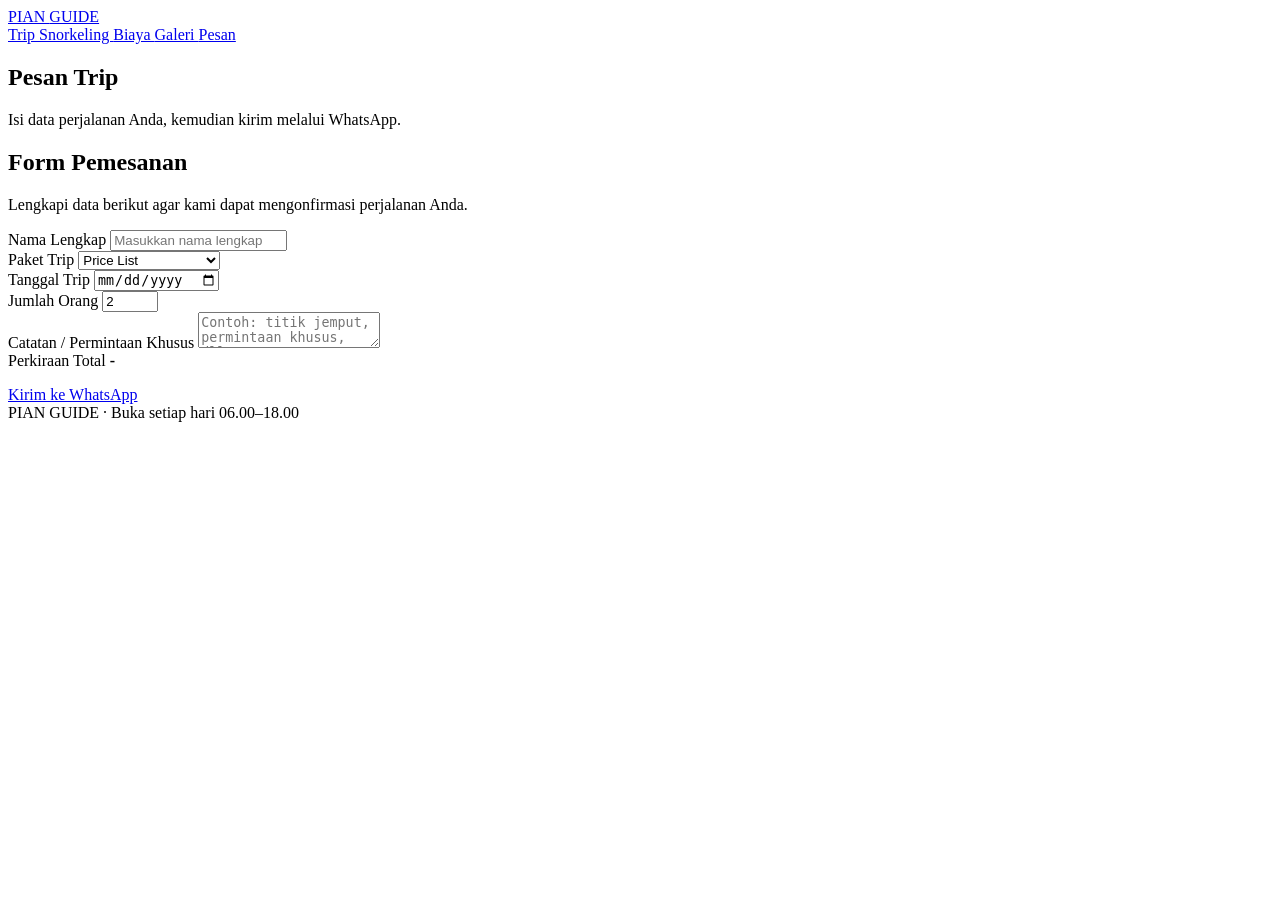
==== pesan.html @ 4c7e7770 "Add pesan.html for trip booking form" ====
<!DOCTYPE html>
<html lang="id">

<head>

<meta charset="UTF-8">

<meta name="viewport"
      content="width=device-width, initial-scale=1.0">

<title>Pesan Trip - PIAN GUIDE</title>

<link rel="stylesheet"
      href="style.css">

</head>

<body>

<header class="top">

<div class="wrap">

<a href="index.html"
   class="logo">
PIAN <span>GUIDE</span>
</a>

<nav>

<a href="index.html">
Trip Snorkeling
</a>

<a href="biaya.html">
Biaya
</a>

<a href="galeri.html">
Galeri
</a>

<a href="pesan.html"
   class="active">
Pesan
</a>

</nav>

</div>

</header>


<main>


<section class="page-title">

<div class="wrap">

<h1>
Pesan Trip
</h1>

<p>
Isi data perjalanan Anda,
kemudian kirim melalui WhatsApp.
</p>

</div>

</section>


<section>

<div class="wrap">

<div class="contact">

<h2>
Form Pemesanan
</h2>

<p>
Lengkapi data berikut agar kami
dapat mengonfirmasi perjalanan Anda.
</p>


<form
onsubmit="return false"
>


<div>

<label for="nama">
Nama Lengkap
</label>

<input
id="nama"
type="text"
placeholder="Masukkan nama lengkap"
autocomplete="name"
>

</div>


<div>

<label for="paket">
Paket Trip
</label>

<select id="paket">

<option value="Price list">
Price List
</option>

<option value="3 Gili Sekotong">
3 Gili Sekotong
</option>

<option value="Secret Gilis Lombok">
Secret Gilis Lombok
</option>

</select>

</div>


<div class="row">


<div>

<label for="tanggal">
Tanggal Trip
</label>

<input
id="tanggal"
type="date"
>

</div>


<div>

<label for="jumlahOrang">
Jumlah Orang
</label>

<input
id="jumlahOrang"
type="number"
min="1"
max="100"
value="2"
>

</div>


</div>


<div>

<label for="catatan">
Catatan / Permintaan Khusus
</label>

<textarea
id="catatan"
placeholder="Contoh: titik jemput, permintaan khusus, dll."
></textarea>

</div>


<div class="est">

Perkiraan Total

<b id="estimasi">
-
</b>

<span id="keterangan">
</span>

</div>


<p
class="err"
id="error">
</p>


<a
id="kirim"
href="#"
target="_blank"
class="btn"
>
Kirim ke WhatsApp
</a>


</form>

</div>

</div>

</section>

</main>


<footer>

<div class="wrap">

PIAN GUIDE · Buka setiap hari
06.00–18.00

</div>

</footer>


<script src="script.js"></script>

</body>

</html>
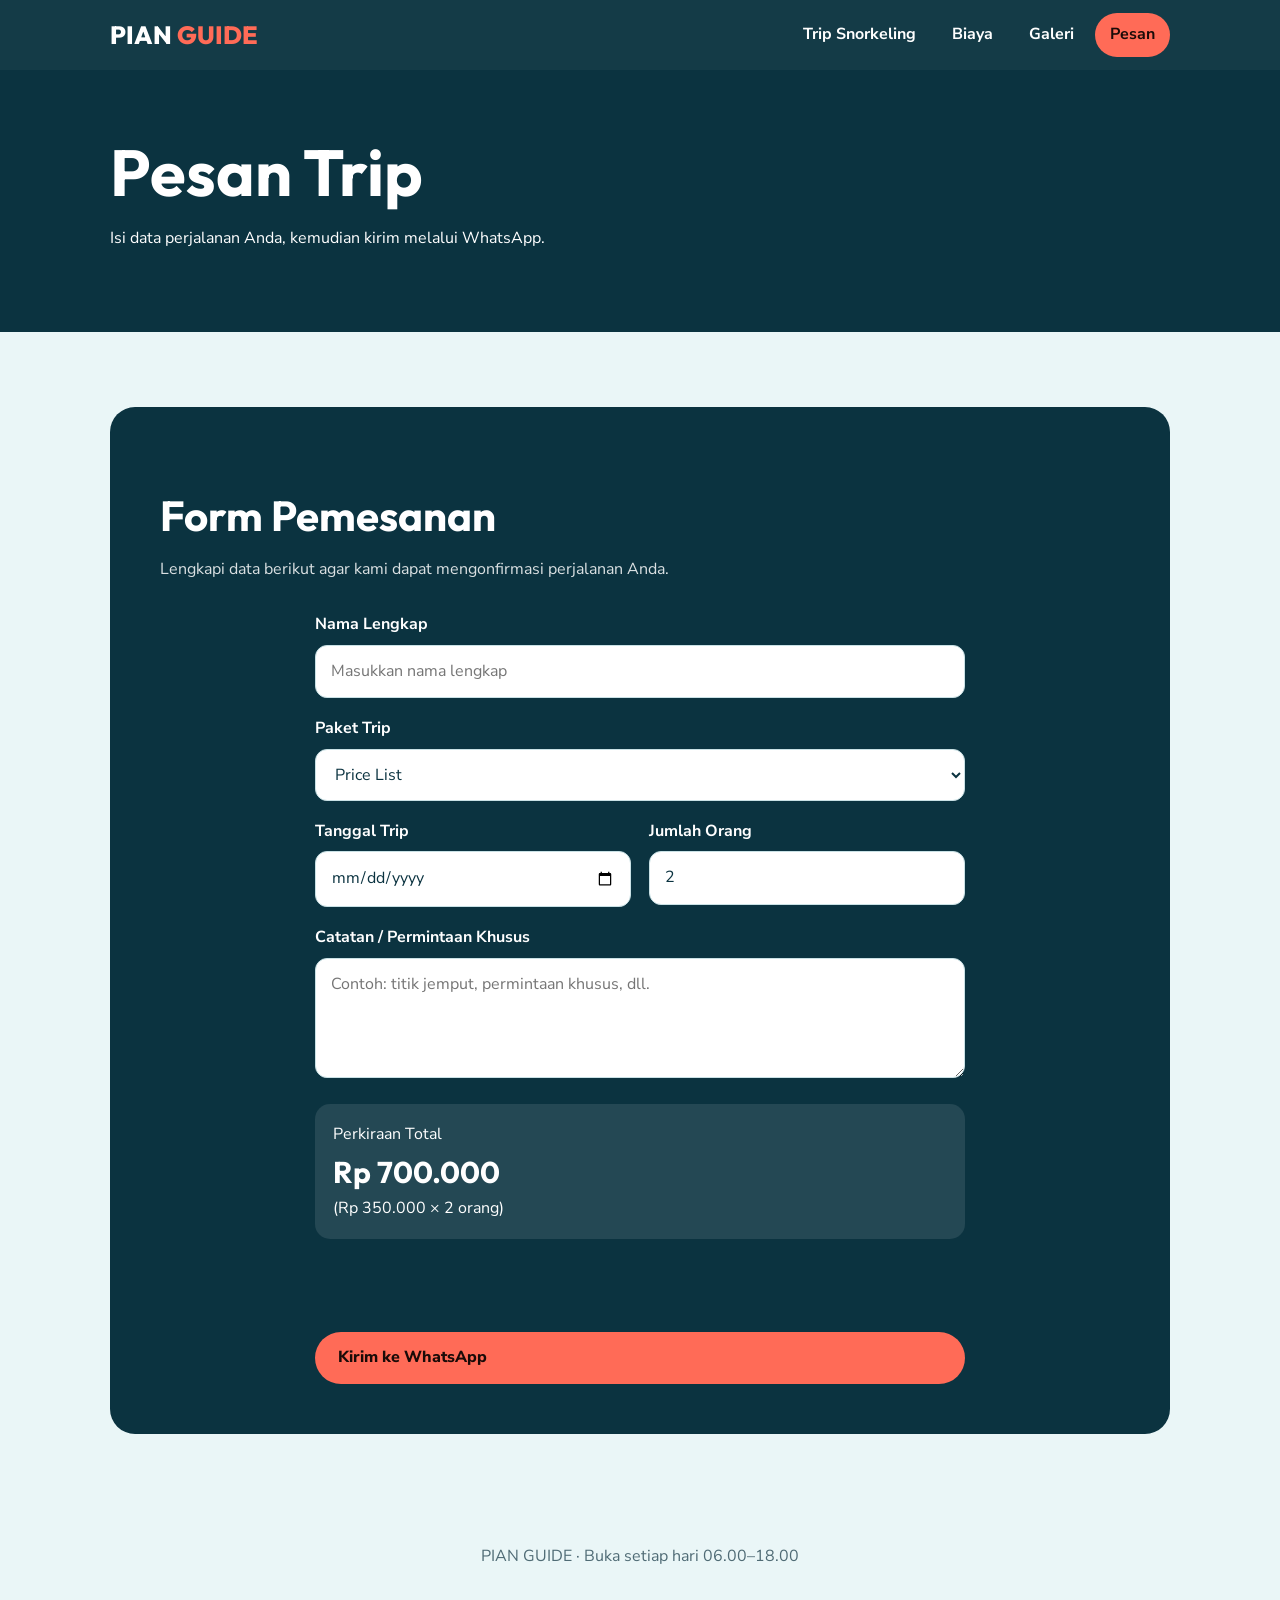
==== commit 3d5173df: "Add script for trip booking functionality" ====
--- a/pesan.html
+++ b/pesan.html
@@ -239,7 +239,93 @@
 </footer>
 
 
-<script src="script.js"></script>
+<script>
+(function () {
+  var HARGA_PER_ORANG = 350000;
+  var NOMOR_WA = '62XXXXXXXXXXX'; // ganti dengan nomor WhatsApp Anda (format 62, tanpa + dan tanpa 0 di depan)
+
+  var nama = document.getElementById('nama');
+  var paket = document.getElementById('paket');
+  var tanggal = document.getElementById('tanggal');
+  var jumlahOrang = document.getElementById('jumlahOrang');
+  var catatan = document.getElementById('catatan');
+  var estimasi = document.getElementById('estimasi');
+  var keterangan = document.getElementById('keterangan');
+  var error = document.getElementById('error');
+  var kirim = document.getElementById('kirim');
+
+  function rupiah(n) {
+    return 'Rp ' + n.toLocaleString('id-ID');
+  }
+
+  function ambilJumlah() {
+    var j = parseInt(jumlahOrang.value, 10);
+    if (isNaN(j) || j < 1) j = 1;
+    if (j > 100) j = 100;
+    return j;
+  }
+
+  function formatTanggal(v) {
+    if (!v) return '-';
+    var p = v.split('-');
+    var d = new Date(parseInt(p[0], 10), parseInt(p[1], 10) - 1, parseInt(p[2], 10));
+    return d.toLocaleDateString('id-ID', {
+      weekday: 'long', day: 'numeric', month: 'long', year: 'numeric'
+    });
+  }
+
+  function buatLink() {
+    var jumlah = ambilJumlah();
+    var total = HARGA_PER_ORANG * jumlah;
+    var pesan =
+      'Halo PIAN GUIDE, saya ingin memesan trip.\n\n' +
+      'Nama: ' + nama.value.trim() + '\n' +
+      'Paket: ' + paket.value + '\n' +
+      'Tanggal: ' + formatTanggal(tanggal.value) + '\n' +
+      'Jumlah orang: ' + jumlah + '\n' +
+      'Perkiraan total: ' + rupiah(total) + ' (' + rupiah(HARGA_PER_ORANG) + '/orang)\n' +
+      'Catatan: ' + (catatan.value.trim() || '-');
+    return 'https://wa.me/' + NOMOR_WA + '?text=' + encodeURIComponent(pesan);
+  }
+
+  function hitung() {
+    var jumlah = ambilJumlah();
+    var total = HARGA_PER_ORANG * jumlah;
+    estimasi.textContent = rupiah(total);
+    keterangan.textContent = ' (' + rupiah(HARGA_PER_ORANG) + ' × ' + jumlah + ' orang)';
+    kirim.href = buatLink();
+  }
+
+  jumlahOrang.addEventListener('input', hitung);
+  jumlahOrang.addEventListener('change', function () {
+    jumlahOrang.value = ambilJumlah();
+    hitung();
+  });
+  [nama, paket, tanggal, catatan].forEach(function (el) {
+    el.addEventListener('input', hitung);
+    el.addEventListener('change', hitung);
+  });
+
+  kirim.addEventListener('click', function (e) {
+    error.textContent = '';
+    if (!nama.value.trim()) {
+      e.preventDefault();
+      error.textContent = 'Nama lengkap wajib diisi.';
+      nama.focus();
+      return;
+    }
+    if (!tanggal.value) {
+      e.preventDefault();
+      error.textContent = 'Tanggal trip wajib dipilih.';
+      tanggal.focus();
+      return;
+    }
+    kirim.href = buatLink();
+  });
+
+  hitung();
+})();
+</script>
 
 </body>
 
--- a/style.css
+++ b/style.css
@@ -0,0 +1,501 @@
+@import url('https://fonts.googleapis.com/css2?family=Outfit:wght@500;700;800&family=Nunito+Sans:wght@400;600;700&display=swap');
+
+:root{
+    --bg:#EAF6F7;
+    --card:#FFFFFF;
+    --ink:#0B3340;
+    --muted:#4F6B75;
+    --line:#C9E1E5;
+    --deep:#0B3340;
+    --sea:#12A4B8;
+    --coral:#FF6B57;
+    --white:#fff;
+}
+
+*{
+    box-sizing:border-box;
+}
+
+html{
+    scroll-behavior:smooth;
+}
+
+body{
+    margin:0;
+    background:var(--bg);
+    color:var(--ink);
+    font-family:"Nunito Sans",sans-serif;
+    font-size:16px;
+    line-height:1.6;
+}
+
+a{
+    color:inherit;
+}
+
+.wrap{
+    max-width:1100px;
+    margin:auto;
+    padding:0 20px;
+}
+
+h1,h2,h3{
+    font-family:"Outfit",sans-serif;
+    line-height:1.15;
+}
+
+h2{
+    font-size:clamp(30px,5vw,42px);
+    margin-bottom:10px;
+}
+
+.muted{
+    color:var(--muted);
+}
+
+/* ================= HEADER ================= */
+
+.top{
+    position:sticky;
+    top:0;
+    z-index:100;
+    background:rgba(11,51,64,.96);
+    backdrop-filter:blur(10px);
+}
+
+.top .wrap{
+    min-height:70px;
+    display:flex;
+    align-items:center;
+    justify-content:space-between;
+    gap:20px;
+}
+
+.logo{
+    text-decoration:none;
+    font-family:"Outfit",sans-serif;
+    font-weight:800;
+    font-size:25px;
+    color:white;
+}
+
+.logo span{
+    color:var(--coral);
+}
+
+nav{
+    display:flex;
+    gap:6px;
+    overflow-x:auto;
+}
+
+nav a{
+    text-decoration:none;
+    color:white;
+    font-weight:700;
+    padding:9px 15px;
+    border-radius:30px;
+    white-space:nowrap;
+}
+
+nav a:hover,
+nav a.active{
+    background:var(--coral);
+    color:#1A0B08;
+}
+
+/* ================= HERO ================= */
+
+.hero{
+    position:relative;
+    overflow:hidden;
+    background:var(--deep);
+    color:white;
+    padding:100px 0 130px;
+}
+
+.hero h1{
+    max-width:700px;
+    font-size:clamp(42px,8vw,78px);
+    margin:0;
+}
+
+.hero p{
+    max-width:650px;
+    font-size:20px;
+    opacity:.88;
+    margin:25px 0;
+}
+
+.btn{
+    display:inline-block;
+    padding:13px 23px;
+    border-radius:30px;
+    background:var(--coral);
+    color:#1A0B08;
+    font-weight:800;
+    text-decoration:none;
+    border:none;
+    cursor:pointer;
+    transition:.2s;
+}
+
+.btn:hover{
+    transform:translateY(-2px);
+}
+
+.btn.line{
+    margin-left:8px;
+    background:transparent;
+    border:1px solid white;
+    color:white;
+}
+
+/* ================= SECTION ================= */
+
+section{
+    padding:75px 0;
+}
+
+/* ================= STEPS ================= */
+
+.steps{
+    list-style:none;
+    padding:0;
+    margin:35px 0 0;
+    display:grid;
+    grid-template-columns:repeat(2,1fr);
+    gap:18px;
+}
+
+.steps li{
+    position:relative;
+    background:white;
+    border:1px solid var(--line);
+    border-radius:18px;
+    padding:22px 22px 22px 65px;
+}
+
+.steps li::before{
+    content:counter(item);
+    counter-increment:item;
+    position:absolute;
+    left:20px;
+    top:20px;
+    width:34px;
+    height:34px;
+    border-radius:50%;
+    background:var(--sea);
+    color:white;
+    display:flex;
+    justify-content:center;
+    align-items:center;
+    font-weight:800;
+}
+
+.steps{
+    counter-reset:item;
+}
+
+.steps b{
+    display:block;
+    font-family:"Outfit",sans-serif;
+    font-size:19px;
+}
+
+.time{
+    color:var(--sea);
+    font-weight:800;
+}
+
+/* ================= PRICE ================= */
+
+.prices{
+    display:grid;
+    grid-template-columns:repeat(2,1fr);
+    gap:25px;
+    margin-top:35px;
+}
+
+.plan{
+    background:white;
+    border:1px solid var(--line);
+    border-radius:22px;
+    overflow:hidden;
+    box-shadow:0 8px 25px rgba(11,51,64,.08);
+}
+
+.plan img{
+    width:100%;
+    height:280px;
+    object-fit:cover;
+    display:block;
+    cursor:zoom-in;
+}
+
+.plan .in{
+    padding:25px;
+}
+
+.price{
+    color:var(--sea);
+    font-family:"Outfit",sans-serif;
+    font-size:35px;
+    font-weight:800;
+    margin:10px 0;
+}
+
+.price small{
+    font-size:15px;
+    color:var(--muted);
+}
+
+.plan ul{
+    padding-left:20px;
+}
+
+.plan li{
+    margin-bottom:7px;
+}
+
+/* ================= CALCULATOR ================= */
+
+.calc{
+    background:white;
+    border:1px solid var(--line);
+    border-radius:22px;
+    padding:25px;
+    margin-top:25px;
+}
+
+.calc label{
+    display:block;
+    font-weight:700;
+    margin-bottom:7px;
+}
+
+.calc input,
+.contact input,
+.contact select,
+.contact textarea{
+    width:100%;
+    padding:13px 15px;
+    border:1px solid var(--line);
+    border-radius:12px;
+    background:white;
+    color:var(--ink);
+    font:inherit;
+}
+
+.total{
+    margin-top:20px;
+    font-family:"Outfit",sans-serif;
+    font-size:35px;
+    color:var(--sea);
+    font-weight:800;
+}
+
+/* ================= GALLERY ================= */
+
+.gal{
+    display:grid;
+    grid-template-columns:repeat(4,1fr);
+    gap:15px;
+    margin-top:35px;
+}
+
+.gal figure{
+    position:relative;
+    height:220px;
+    margin:0;
+    overflow:hidden;
+    border-radius:18px;
+    background:var(--deep);
+}
+
+.gal figure:first-child{
+    grid-column:span 2;
+    grid-row:span 2;
+    height:455px;
+}
+
+.gal img{
+    width:100%;
+    height:100%;
+    object-fit:cover;
+    transition:.4s;
+    cursor:zoom-in;
+}
+
+.gal figure:hover img{
+    transform:scale(1.06);
+}
+
+.gal figcaption{
+    position:absolute;
+    left:0;
+    right:0;
+    bottom:0;
+    padding:35px 15px 12px;
+    color:white;
+    font-weight:800;
+    background:linear-gradient(transparent,rgba(0,0,0,.8));
+}
+
+/* ================= CONTACT ================= */
+
+.contact{
+    background:var(--deep);
+    color:white;
+    border-radius:25px;
+    padding:50px;
+}
+
+.contact p{
+    opacity:.85;
+}
+
+.contact form{
+    max-width:650px;
+    margin:30px auto 0;
+    display:grid;
+    gap:18px;
+}
+
+.contact label{
+    display:block;
+    margin-bottom:7px;
+    font-weight:700;
+}
+
+.contact textarea{
+    min-height:120px;
+    resize:vertical;
+}
+
+.contact .row{
+    display:grid;
+    grid-template-columns:1fr 1fr;
+    gap:18px;
+}
+
+.est{
+    background:rgba(255,255,255,.1);
+    padding:18px;
+    border-radius:15px;
+}
+
+.est b{
+    display:block;
+    font-family:"Outfit";
+    font-size:30px;
+}
+
+.err{
+    color:#ffb4a8;
+    min-height:25px;
+}
+
+/* ================= PAGE TITLE ================= */
+
+.page-title{
+    background:var(--deep);
+    color:white;
+    padding:65px 0;
+}
+
+.page-title h1{
+    font-size:clamp(40px,7vw,65px);
+    margin:0 0 10px;
+}
+
+/* ================= FOOTER ================= */
+
+footer{
+    padding:35px 0;
+    text-align:center;
+    color:var(--muted);
+}
+
+/* ================= LIGHTBOX ================= */
+
+.lb{
+    position:fixed;
+    inset:0;
+    z-index:999;
+    display:none;
+    align-items:center;
+    justify-content:center;
+    padding:20px;
+    background:rgba(4,20,27,.94);
+}
+
+.lb.open{
+    display:flex;
+}
+
+.lb img{
+    max-width:95%;
+    max-height:90%;
+    border-radius:15px;
+}
+
+/* ================= RESPONSIVE ================= */
+
+@media(max-width:800px){
+
+    .top .wrap{
+        flex-direction:column;
+        padding:12px 20px;
+    }
+
+    nav{
+        width:100%;
+        justify-content:flex-start;
+    }
+
+    .hero{
+        padding:70px 0 100px;
+    }
+
+    .steps,
+    .prices{
+        grid-template-columns:1fr;
+    }
+
+    .gal{
+        grid-template-columns:1fr 1fr;
+    }
+
+    .gal figure:first-child{
+        grid-column:span 2;
+        height:300px;
+    }
+
+    .gal figure{
+        height:180px;
+    }
+
+    .contact{
+        padding:30px 20px;
+    }
+
+    .contact .row{
+        grid-template-columns:1fr;
+    }
+
+    .btn.line{
+        margin:10px 0 0;
+    }
+}
+
+@media(max-width:500px){
+
+    .gal{
+        grid-template-columns:1fr;
+    }
+
+    .gal figure:first-child{
+        grid-column:span 1;
+    }
+}
